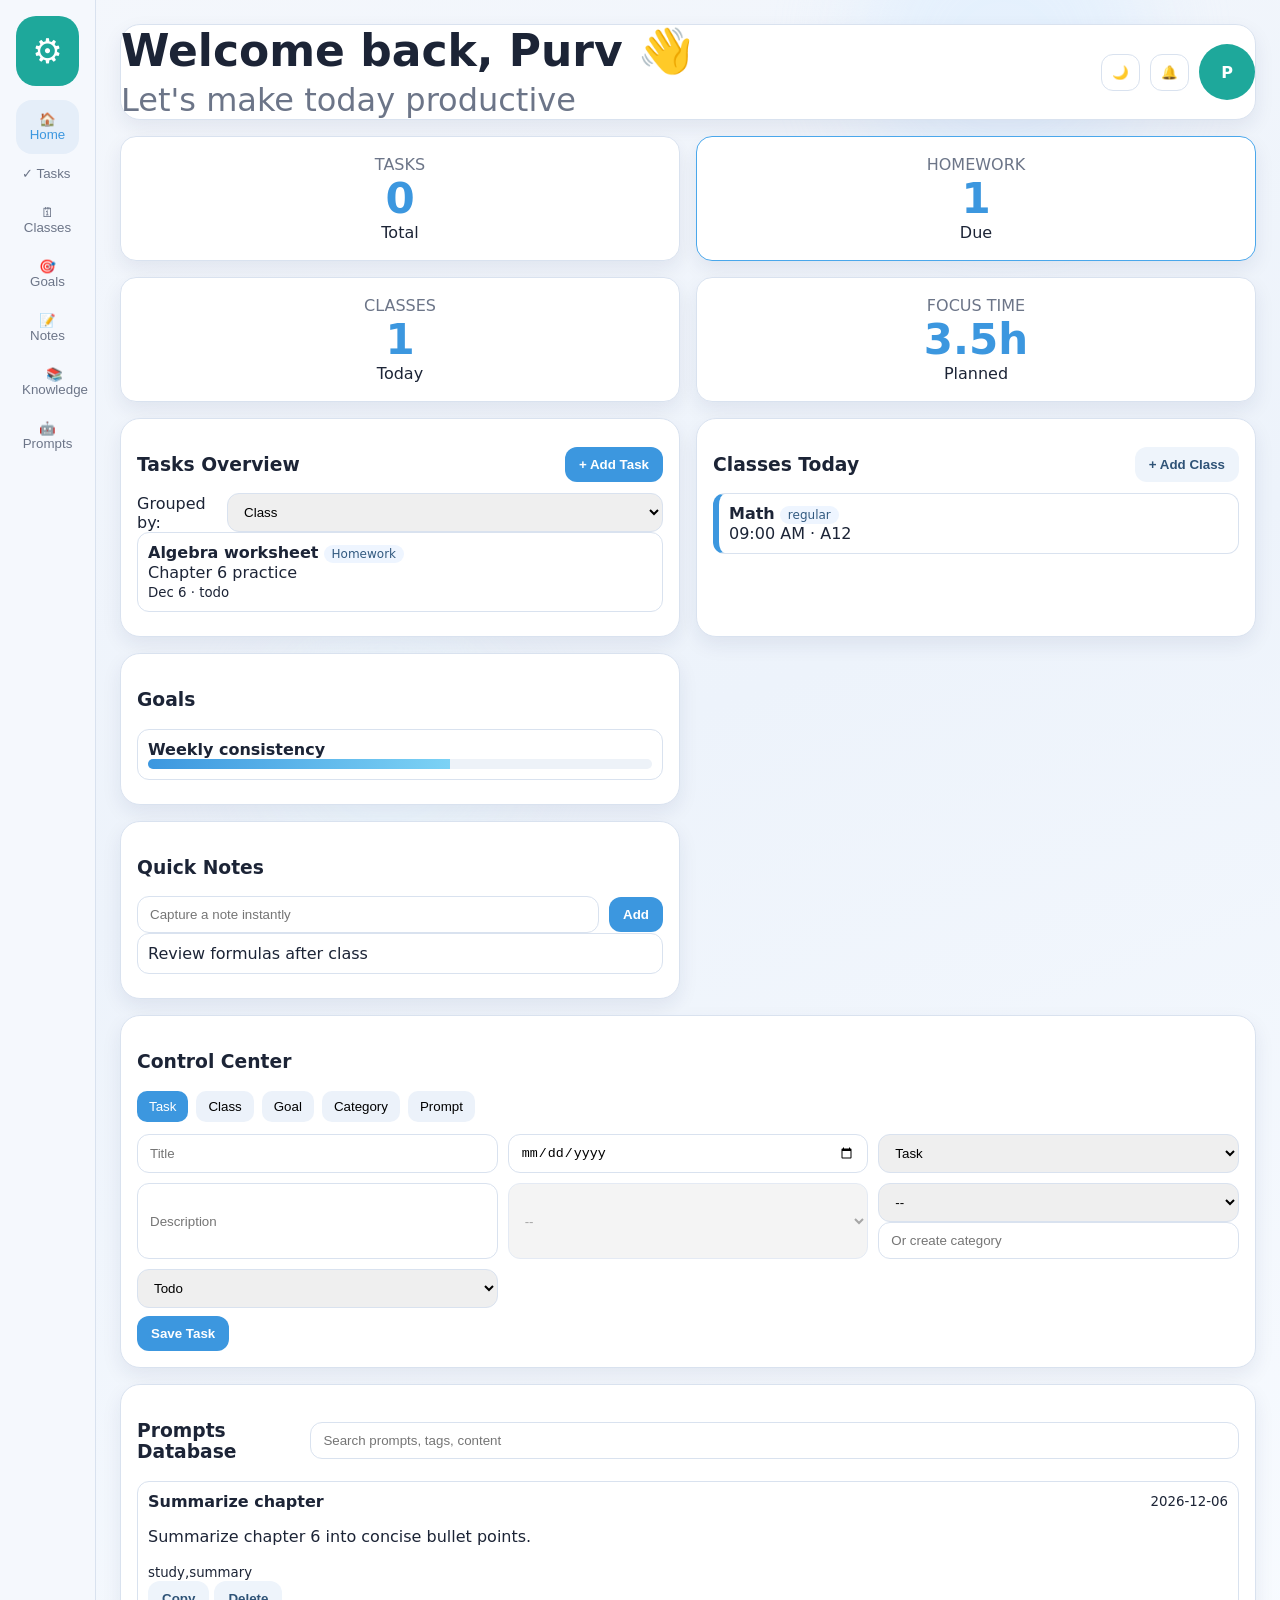
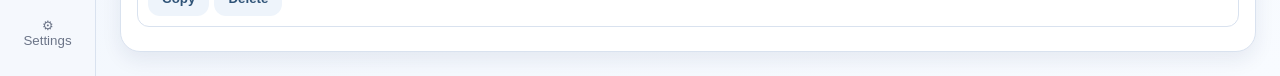
==== index.html @ b03eaf2c "Add standalone HTML mode with localStorage fallback for easy browser run" ====
<!DOCTYPE html>
<html lang="en">
<head>
  <meta charset="UTF-8" />
  <meta name="viewport" content="width=device-width, initial-scale=1.0" />
  <title>Life OS</title>
  <link rel="stylesheet" href="static/css/styles.css" />
</head>
<body>
<div class="bg-orb orb-1"></div><div class="bg-orb orb-2"></div>
<div class="app-shell">
  <aside class="sidebar">
    <div class="brand"><span class="brand-icon">⚙</span></div>
    <nav id="sidebarNav"></nav>
    <button class="sidebar-item muted">⚙ Settings</button>
  </aside>
  <main class="main">
    <header class="topbar card">
      <div><h1>Welcome back, Purv 👋</h1><p>Let's make today productive</p></div>
      <div class="topbar-actions"><button class="icon-btn">🌙</button><button class="icon-btn">🔔</button><div class="avatar">P</div></div>
    </header>
    <section class="stats-row" id="statsRow"></section>
    <section class="dashboard-grid">
      <article class="card panel" id="tasksPanel"></article>
      <article class="card panel" id="classesPanel"></article>
      <article class="stack" id="rightStack"></article>
    </section>
    <section class="card panel manage-panel"><h3>Control Center</h3><div class="tabs" id="tabs"></div><div id="formArea"></div></section>
    <section class="card panel"><div class="panel-head"><h3>Prompts Database</h3><input id="promptSearch" class="input" placeholder="Search prompts, tags, content" /></div><div id="prompts"></div></section>
  </main>
</div>
<script src="static/js/app.js"></script>
</body>
</html>
---- static/css/styles.css ----
:root {
  --primary: #3c97df;
  --primary-2: #72b8ee;
  --bg: linear-gradient(160deg, #f4f7fc 0%, #edf3fb 45%, #f8fbff 100%);
  --card-bg: #ffffff;
  --text-1: #1c2436;
  --text-2: #6c7588;
  --border: #d9e2ef;
  --success: #3daf7a;
  --warning: #e6ab44;
  --danger: #d76666;
  --space-1: 8px; --space-2: 12px; --space-3: 16px; --space-4: 24px; --space-5: 32px;
  --r-md: 14px; --r-lg: 20px;
  --shadow: 0 8px 20px rgba(20, 44, 88, 0.08);
  --shadow-hover: 0 14px 26px rgba(20, 44, 88, 0.16);
}
*{box-sizing:border-box} body{margin:0;font-family:Inter,Segoe UI,system-ui,sans-serif;background:var(--bg);color:var(--text-1)}
.bg-orb{position:fixed;border-radius:50%;filter:blur(40px);z-index:-1;opacity:.45}.orb-1{width:300px;height:300px;background:#d7ebff;top:-100px;right:10%}.orb-2{width:260px;height:260px;background:#ebf8ff;bottom:20px;left:20%}
.app-shell{display:grid;grid-template-columns:96px 1fr;min-height:100vh}
.sidebar{padding:var(--space-3);border-right:1px solid var(--border);background:#f5f8fd;display:flex;flex-direction:column;gap:14px}
.brand{display:flex;justify-content:center}.brand-icon{display:grid;place-items:center;background:#1ea89b;color:#fff;width:70px;height:70px;border-radius:20px;font-size:34px}
.sidebar-item{border:none;background:transparent;border-radius:16px;padding:12px 6px;color:var(--text-2);cursor:pointer;transition:.2s;display:flex;flex-direction:column;align-items:center;gap:4px}
.sidebar-item.active,.sidebar-item:hover{background:#e5eef9;color:var(--primary)} .sidebar-item.muted{margin-top:auto}
.main{padding:var(--space-4);display:grid;gap:var(--space-3)}
.card{background:var(--card-bg);border:1px solid var(--border);border-radius:var(--r-lg);box-shadow:var(--shadow);transition:.2s transform,.2s box-shadow}
.card:hover{transform:translateY(-2px);box-shadow:var(--shadow-hover)} .panel{padding:var(--space-3)}
.topbar{display:flex;justify-content:space-between;align-items:center}.topbar h1{margin:0;font-size:44px}.topbar p{margin:4px 0 0;color:var(--text-2);font-size:32px}
.topbar-actions{display:flex;gap:10px;align-items:center}.icon-btn{border:1px solid var(--border);background:#fff;border-radius:12px;padding:10px;cursor:pointer}.avatar{background:#1ea89b;color:#fff;font-weight:700;border-radius:50%;width:56px;height:56px;display:grid;place-items:center}
.stats-row{display:grid;grid-template-columns:repeat(4,1fr);gap:var(--space-3)} .stat-card{padding:18px;border-radius:16px;border:1px solid var(--border);text-align:center}
.stat-card h4{margin:0;color:var(--text-2);font-weight:500} .stat-value{font-size:42px;color:var(--primary);font-weight:700}
.dashboard-grid{display:grid;grid-template-columns:1.4fr 1fr 1fr;gap:var(--space-3)} .stack{display:grid;gap:var(--space-3)}
.panel-head{display:flex;justify-content:space-between;align-items:center;gap:10px}
.input,select,textarea{width:100%;padding:10px 12px;border:1px solid var(--border);border-radius:12px;outline:none;transition:.2s}
.input:focus,select:focus,textarea:focus{border-color:var(--primary);box-shadow:0 0 0 3px #d8ebfb}
.btn{border:none;background:var(--primary);color:#fff;padding:10px 14px;border-radius:12px;cursor:pointer;transition:.2s;font-weight:600}
.btn:hover{background:var(--primary-2)} .btn:active{transform:scale(.98)} .btn.ghost{background:#eef4fb;color:#2f5377}
.form-grid{display:grid;grid-template-columns:repeat(3,minmax(0,1fr));gap:10px;margin-bottom:8px}
.item{padding:10px;border:1px solid var(--border);border-radius:12px;background:#fff;margin-bottom:8px}
.badge{display:inline-block;padding:2px 8px;border-radius:999px;background:#eef5ff;color:#325a80;font-size:12px}
.progress{height:10px;background:#edf2f8;border-radius:999px;overflow:hidden}.progress span{display:block;height:100%;background:linear-gradient(90deg,var(--primary),#7cd2f5)}
.tabs{display:flex;gap:8px;margin-bottom:12px;flex-wrap:wrap}.tab{padding:8px 12px;border-radius:10px;background:#ecf2fa;cursor:pointer;transition:.2s;border:none}.tab.active{background:var(--primary);color:#fff}
@media (max-width:1300px){.dashboard-grid,.stats-row{grid-template-columns:1fr 1fr}} @media (max-width:920px){.app-shell{grid-template-columns:1fr}.sidebar{display:none}.dashboard-grid,.stats-row,.form-grid{grid-template-columns:1fr}.topbar h1{font-size:28px}.topbar p{font-size:22px}}
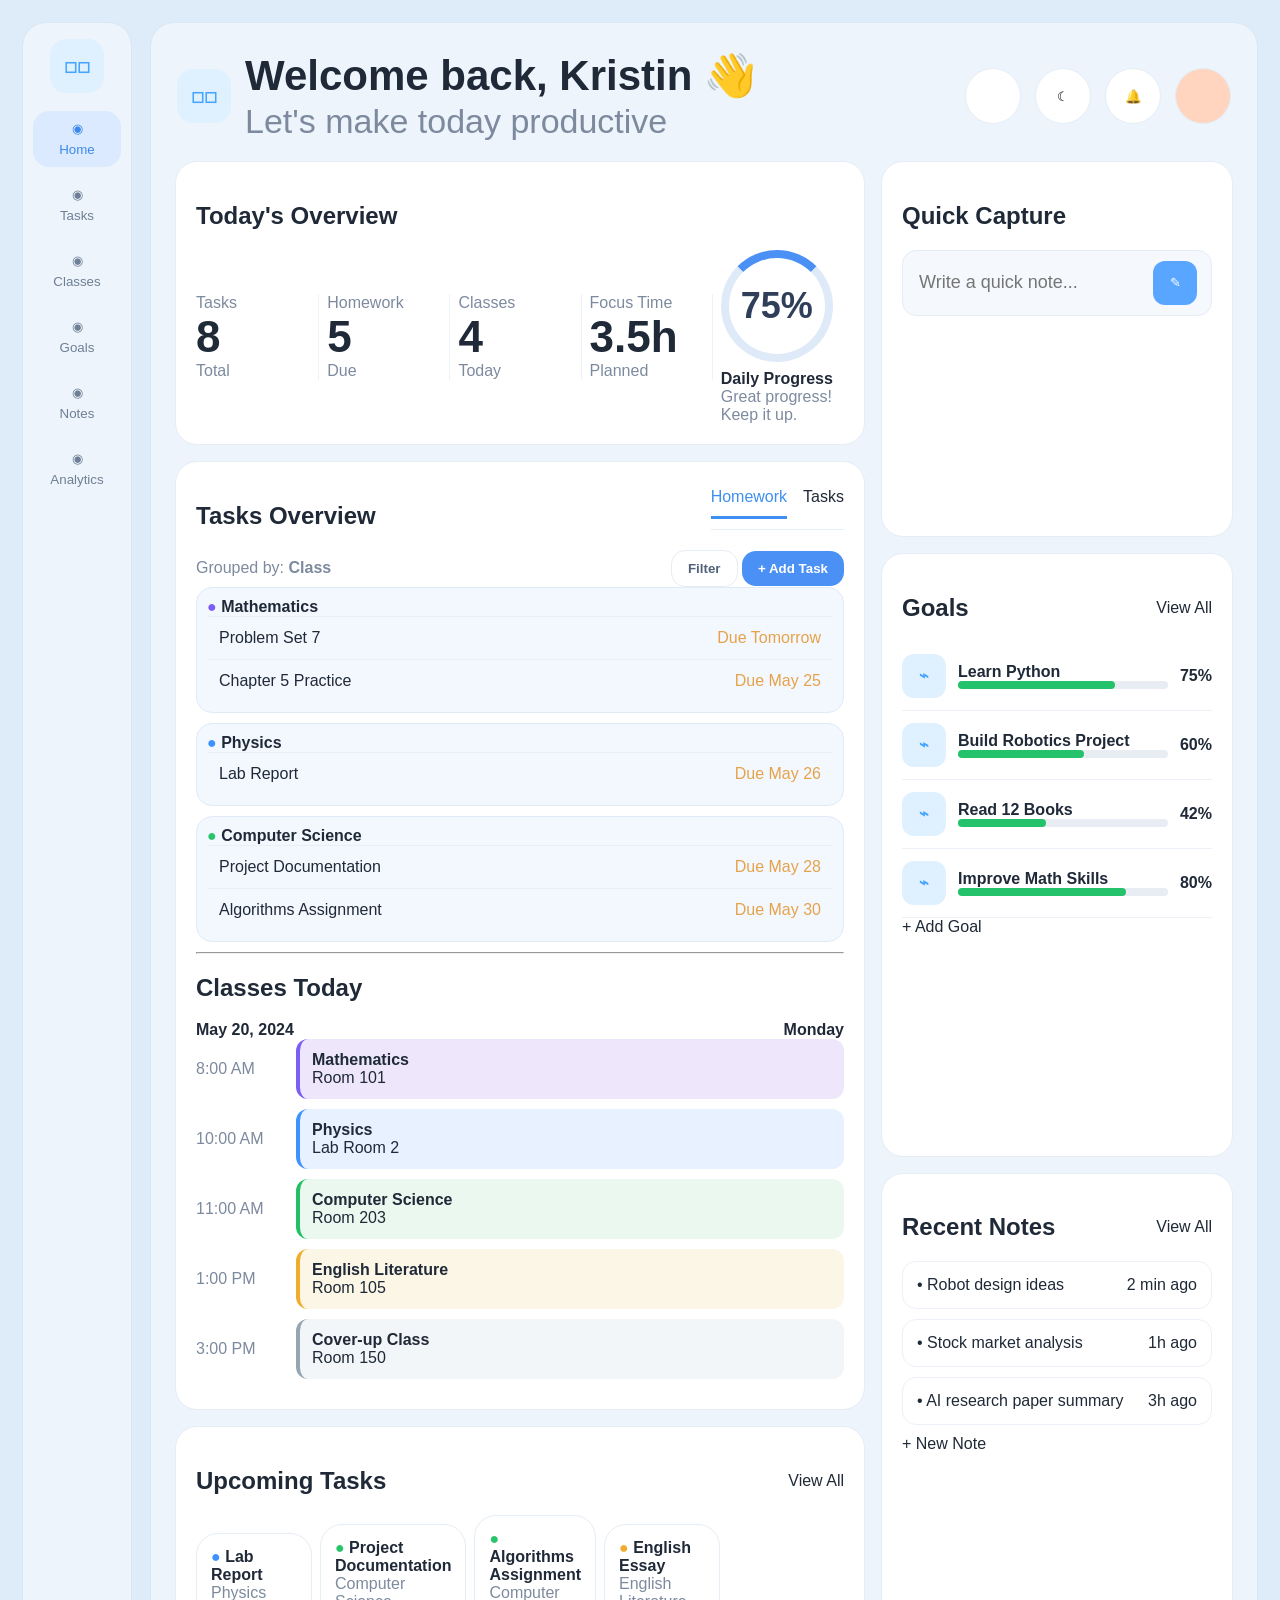
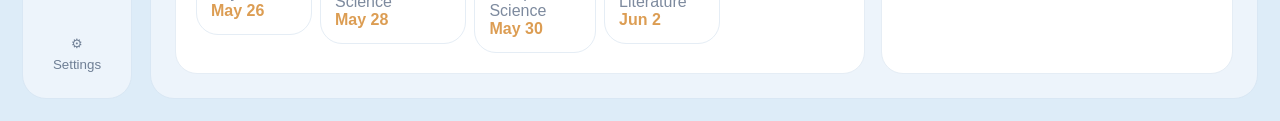
==== commit f6da4a93: "Rebuild Life OS to closely match reference UI and HTML-first run flow" ====
--- a/index.html
+++ b/index.html
@@ -1,34 +1,51 @@
-<!DOCTYPE html>
+<!doctype html>
 <html lang="en">
 <head>
-  <meta charset="UTF-8" />
-  <meta name="viewport" content="width=device-width, initial-scale=1.0" />
+  <meta charset="utf-8" />
+  <meta name="viewport" content="width=device-width,initial-scale=1" />
   <title>Life OS</title>
   <link rel="stylesheet" href="static/css/styles.css" />
 </head>
 <body>
-<div class="bg-orb orb-1"></div><div class="bg-orb orb-2"></div>
-<div class="app-shell">
-  <aside class="sidebar">
-    <div class="brand"><span class="brand-icon">⚙</span></div>
-    <nav id="sidebarNav"></nav>
-    <button class="sidebar-item muted">⚙ Settings</button>
-  </aside>
-  <main class="main">
-    <header class="topbar card">
-      <div><h1>Welcome back, Purv 👋</h1><p>Let's make today productive</p></div>
-      <div class="topbar-actions"><button class="icon-btn">🌙</button><button class="icon-btn">🔔</button><div class="avatar">P</div></div>
-    </header>
-    <section class="stats-row" id="statsRow"></section>
-    <section class="dashboard-grid">
-      <article class="card panel" id="tasksPanel"></article>
-      <article class="card panel" id="classesPanel"></article>
-      <article class="stack" id="rightStack"></article>
-    </section>
-    <section class="card panel manage-panel"><h3>Control Center</h3><div class="tabs" id="tabs"></div><div id="formArea"></div></section>
-    <section class="card panel"><div class="panel-head"><h3>Prompts Database</h3><input id="promptSearch" class="input" placeholder="Search prompts, tags, content" /></div><div id="prompts"></div></section>
-  </main>
-</div>
-<script src="static/js/app.js"></script>
+  <div class="page">
+    <aside class="sidebar card-soft">
+      <div class="logo">◻︎◻︎</div>
+      <nav id="nav"></nav>
+      <button class="nav-item settings">⚙<span>Settings</span></button>
+    </aside>
+
+    <main class="main card-soft">
+      <header class="topbar">
+        <div class="title-wrap">
+          <div class="mini-logo">◻︎◻︎</div>
+          <div>
+            <h1>Welcome back, Kristin 👋</h1>
+            <p>Let's make today productive</p>
+          </div>
+        </div>
+        <div class="actions">
+          <button class="icon-circle"></button>
+          <button class="icon-circle">☾</button>
+          <button class="icon-circle">🔔</button>
+          <div class="avatar"></div>
+        </div>
+      </header>
+
+      <section class="content-grid">
+        <div class="left-column">
+          <section class="card panel" id="overview"></section>
+          <section class="card panel" id="tasksBoard"></section>
+          <section class="card panel" id="upcoming"></section>
+        </div>
+
+        <aside class="right-column">
+          <section class="card panel" id="quickCapture"></section>
+          <section class="card panel" id="goals"></section>
+          <section class="card panel" id="recentNotes"></section>
+        </aside>
+      </section>
+    </main>
+  </div>
+  <script src="static/js/app.js"></script>
 </body>
 </html>
--- a/static/css/styles.css
+++ b/static/css/styles.css
@@ -1,42 +1,20 @@
-:root {
-  --primary: #3c97df;
-  --primary-2: #72b8ee;
-  --bg: linear-gradient(160deg, #f4f7fc 0%, #edf3fb 45%, #f8fbff 100%);
-  --card-bg: #ffffff;
-  --text-1: #1c2436;
-  --text-2: #6c7588;
-  --border: #d9e2ef;
-  --success: #3daf7a;
-  --warning: #e6ab44;
-  --danger: #d76666;
-  --space-1: 8px; --space-2: 12px; --space-3: 16px; --space-4: 24px; --space-5: 32px;
-  --r-md: 14px; --r-lg: 20px;
-  --shadow: 0 8px 20px rgba(20, 44, 88, 0.08);
-  --shadow-hover: 0 14px 26px rgba(20, 44, 88, 0.16);
-}
-*{box-sizing:border-box} body{margin:0;font-family:Inter,Segoe UI,system-ui,sans-serif;background:var(--bg);color:var(--text-1)}
-.bg-orb{position:fixed;border-radius:50%;filter:blur(40px);z-index:-1;opacity:.45}.orb-1{width:300px;height:300px;background:#d7ebff;top:-100px;right:10%}.orb-2{width:260px;height:260px;background:#ebf8ff;bottom:20px;left:20%}
-.app-shell{display:grid;grid-template-columns:96px 1fr;min-height:100vh}
-.sidebar{padding:var(--space-3);border-right:1px solid var(--border);background:#f5f8fd;display:flex;flex-direction:column;gap:14px}
-.brand{display:flex;justify-content:center}.brand-icon{display:grid;place-items:center;background:#1ea89b;color:#fff;width:70px;height:70px;border-radius:20px;font-size:34px}
-.sidebar-item{border:none;background:transparent;border-radius:16px;padding:12px 6px;color:var(--text-2);cursor:pointer;transition:.2s;display:flex;flex-direction:column;align-items:center;gap:4px}
-.sidebar-item.active,.sidebar-item:hover{background:#e5eef9;color:var(--primary)} .sidebar-item.muted{margin-top:auto}
-.main{padding:var(--space-4);display:grid;gap:var(--space-3)}
-.card{background:var(--card-bg);border:1px solid var(--border);border-radius:var(--r-lg);box-shadow:var(--shadow);transition:.2s transform,.2s box-shadow}
-.card:hover{transform:translateY(-2px);box-shadow:var(--shadow-hover)} .panel{padding:var(--space-3)}
-.topbar{display:flex;justify-content:space-between;align-items:center}.topbar h1{margin:0;font-size:44px}.topbar p{margin:4px 0 0;color:var(--text-2);font-size:32px}
-.topbar-actions{display:flex;gap:10px;align-items:center}.icon-btn{border:1px solid var(--border);background:#fff;border-radius:12px;padding:10px;cursor:pointer}.avatar{background:#1ea89b;color:#fff;font-weight:700;border-radius:50%;width:56px;height:56px;display:grid;place-items:center}
-.stats-row{display:grid;grid-template-columns:repeat(4,1fr);gap:var(--space-3)} .stat-card{padding:18px;border-radius:16px;border:1px solid var(--border);text-align:center}
-.stat-card h4{margin:0;color:var(--text-2);font-weight:500} .stat-value{font-size:42px;color:var(--primary);font-weight:700}
-.dashboard-grid{display:grid;grid-template-columns:1.4fr 1fr 1fr;gap:var(--space-3)} .stack{display:grid;gap:var(--space-3)}
-.panel-head{display:flex;justify-content:space-between;align-items:center;gap:10px}
-.input,select,textarea{width:100%;padding:10px 12px;border:1px solid var(--border);border-radius:12px;outline:none;transition:.2s}
-.input:focus,select:focus,textarea:focus{border-color:var(--primary);box-shadow:0 0 0 3px #d8ebfb}
-.btn{border:none;background:var(--primary);color:#fff;padding:10px 14px;border-radius:12px;cursor:pointer;transition:.2s;font-weight:600}
-.btn:hover{background:var(--primary-2)} .btn:active{transform:scale(.98)} .btn.ghost{background:#eef4fb;color:#2f5377}
-.form-grid{display:grid;grid-template-columns:repeat(3,minmax(0,1fr));gap:10px;margin-bottom:8px}
-.item{padding:10px;border:1px solid var(--border);border-radius:12px;background:#fff;margin-bottom:8px}
-.badge{display:inline-block;padding:2px 8px;border-radius:999px;background:#eef5ff;color:#325a80;font-size:12px}
-.progress{height:10px;background:#edf2f8;border-radius:999px;overflow:hidden}.progress span{display:block;height:100%;background:linear-gradient(90deg,var(--primary),#7cd2f5)}
-.tabs{display:flex;gap:8px;margin-bottom:12px;flex-wrap:wrap}.tab{padding:8px 12px;border-radius:10px;background:#ecf2fa;cursor:pointer;transition:.2s;border:none}.tab.active{background:var(--primary);color:#fff}
-@media (max-width:1300px){.dashboard-grid,.stats-row{grid-template-columns:1fr 1fr}} @media (max-width:920px){.app-shell{grid-template-columns:1fr}.sidebar{display:none}.dashboard-grid,.stats-row,.form-grid{grid-template-columns:1fr}.topbar h1{font-size:28px}.topbar p{font-size:22px}}
+:root{--bg:#ddecf8;--main:#edf4fb;--card:#fff;--line:#e5edf5;--text:#1f2937;--muted:#7d8a9e;--blue:#4a90f5;--r:22px}
+*{box-sizing:border-box}body{margin:0;font-family:Inter,Segoe UI,sans-serif;background:var(--bg);color:var(--text)}
+.page{display:grid;grid-template-columns:110px 1fr;gap:18px;padding:22px;min-height:100vh}
+.card-soft{background:var(--main);border:1px solid #d9e7f4;border-radius:24px}
+.sidebar{padding:16px 10px;display:flex;flex-direction:column;align-items:center;gap:18px}
+.logo,.mini-logo{width:54px;height:54px;border-radius:16px;background:#dff0ff;color:#46a5ff;display:grid;place-items:center;font-weight:700}
+#nav{display:grid;gap:10px;width:100%}.nav-item{border:none;background:transparent;border-radius:16px;padding:10px 4px;color:#6f7f95;display:flex;flex-direction:column;align-items:center;gap:6px;cursor:pointer}.nav-item.active{background:#dbeaff;color:#3d88ea}.settings{margin-top:auto}
+.main{padding:24px}
+.topbar{display:flex;justify-content:space-between;align-items:center;padding:4px 2px 20px}.title-wrap{display:flex;gap:14px;align-items:center}.topbar h1{margin:0;font-size:42px}.topbar p{margin:2px 0 0;color:var(--muted);font-size:34px}.actions{display:flex;gap:14px;align-items:center}.icon-circle,.avatar{width:56px;height:56px;border-radius:50%;border:1px solid var(--line);background:#fff;display:grid;place-items:center}.avatar{background:#ffd5bf}
+.content-grid{display:grid;grid-template-columns:2.1fr 1fr;gap:16px}.left-column,.right-column{display:grid;gap:16px}.card{background:var(--card);border:1px solid var(--line);border-radius:22px}.panel{padding:20px}
+.overview-grid{display:grid;grid-template-columns:repeat(5,1fr);gap:8px;align-items:center}.stat{padding-right:10px;border-right:1px solid #edf2f8}.stat:last-child{border-right:none}.k{font-size:44px;font-weight:700}.label{color:var(--muted)}
+.progress-ring{width:112px;height:112px;border-radius:50%;border:8px solid #dfeaf8;border-top-color:var(--blue);display:grid;place-items:center;font-weight:700;font-size:36px;color:#2f3f59}
+.tabs{display:flex;gap:16px;border-bottom:1px solid var(--line);padding-bottom:10px;margin-bottom:14px}.tab.active{color:#3f8ff2;border-bottom:3px solid #3f8ff2;padding-bottom:10px}
+.row{display:flex;justify-content:space-between;align-items:center;gap:10px}.btn{background:#4a90f5;color:#fff;border:none;border-radius:14px;padding:10px 16px;font-weight:600}.btn-ghost{background:#fff;border:1px solid var(--line);color:#51627b}
+.class-group{background:#f3f8ff;border:1px solid #e1ebf7;border-radius:16px;padding:10px;margin-bottom:10px}.task-line{display:flex;justify-content:space-between;padding:12px;border-top:1px solid #e8eef6}
+.time-row{display:grid;grid-template-columns:90px 1fr;gap:10px;align-items:center;margin-bottom:10px}.event{border-radius:12px;padding:12px;border-left:4px solid}
+.goal-item{display:grid;grid-template-columns:44px 1fr auto;gap:12px;align-items:center;padding:12px 0;border-bottom:1px solid #ecf1f7}.bar{height:8px;background:#e8edf4;border-radius:999px}.bar span{display:block;height:100%;background:#24c26a;border-radius:999px}
+.note{display:flex;justify-content:space-between;padding:14px;border:1px solid #ebf1f7;border-radius:14px;margin-bottom:10px}
+.quick-input{display:flex;align-items:center;background:#f5f8fc;border:1px solid #e5edf5;border-radius:14px;padding:10px 14px}.quick-input input{border:none;background:transparent;flex:1;outline:none;font-size:18px}.quick-input button{border:none;background:#58a6ff;color:#fff;border-radius:12px;width:44px;height:44px}
+@media(max-width:1200px){.content-grid{grid-template-columns:1fr}.topbar h1{font-size:30px}.topbar p{font-size:22px}}
